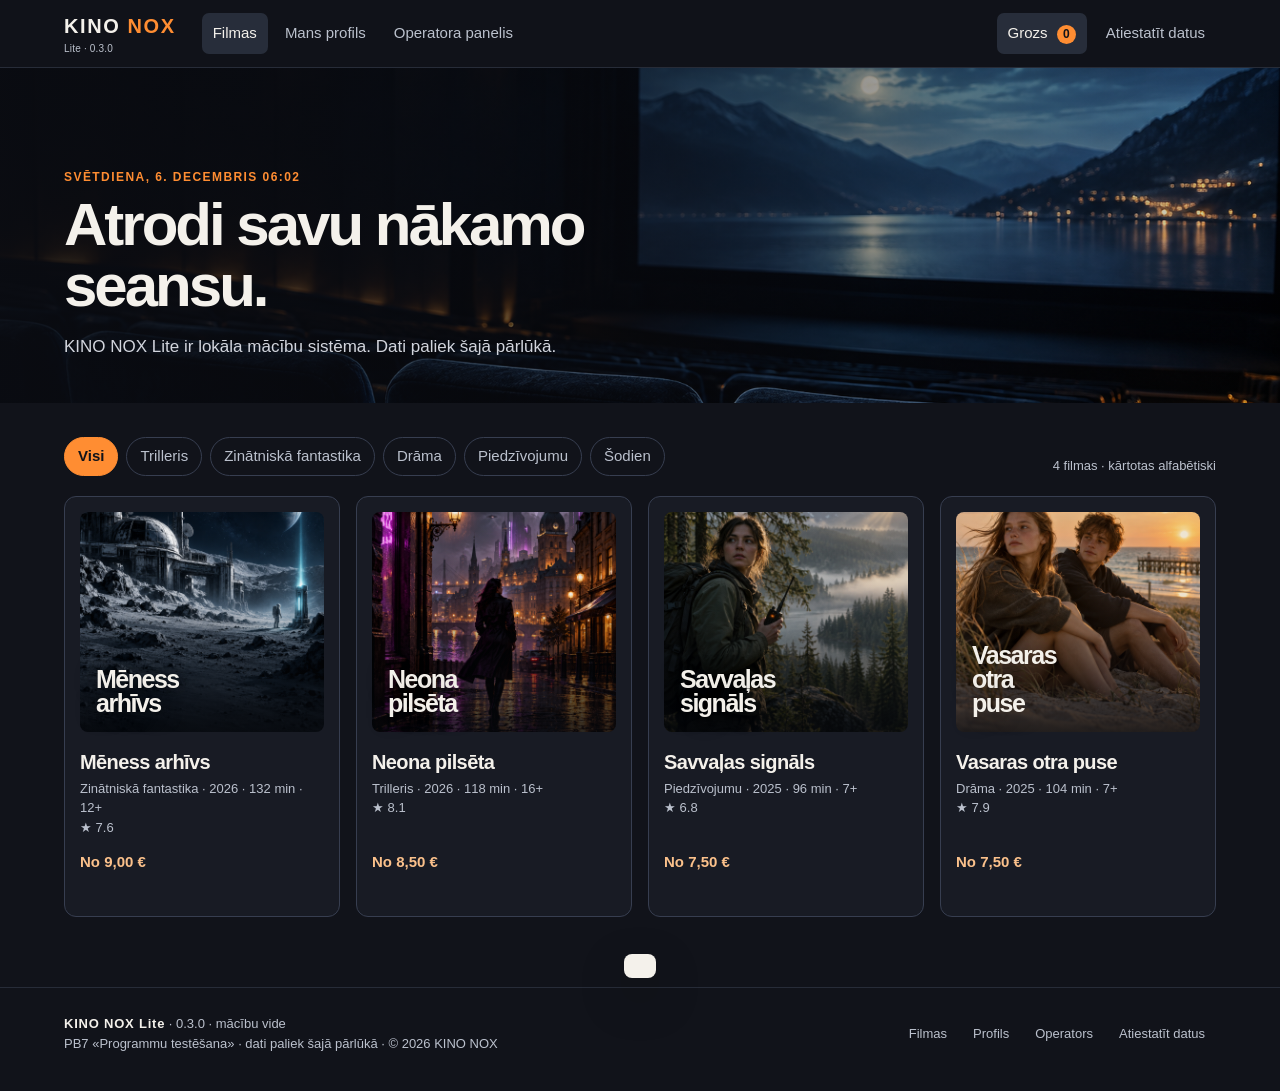
==== index.html @ 93ed1395 "KinoNox Lite 0.3.0: maksājuma forma (CVC netiek glabāts), tūlītējs maksājums, parole jaucējvērtībā -" ====
<!doctype html>
<html lang="lv">
<head>
  <meta charset="utf-8">
  <meta name="viewport" content="width=device-width, initial-scale=1">
  <meta name="color-scheme" content="dark">
  <meta name="description" content="KINO NOX Lite — mācību kinoteātra biļešu sistēma prasību analīzei un manuālajai testēšanai.">
  <title>KINO NOX Lite</title>
  <link rel="icon" href="data:image/svg+xml,%3Csvg xmlns='http://www.w3.org/2000/svg' viewBox='0 0 32 32'%3E%3Crect width='32' height='32' rx='7' fill='%2311131a'/%3E%3Cpath d='M8 10h4v12H8zM20 10h4v12h-4z' fill='%23ff8d32'/%3E%3Cpath d='M13 13l7 3-7 3z' fill='%23f4f1eb'/%3E%3C/svg%3E">
  <link rel="stylesheet" href="styles.css">
  <link rel="stylesheet" href="imagery.css">
</head>
<body>
  <a class="skip-link" href="#app">Pāriet uz saturu</a>
  <header class="topbar">
    <button class="brand" data-action="home" aria-label="KINO NOX sākumlapa">KINO <i>NOX</i><small>Lite · <span data-version>0.3.0</span></small></button>
    <nav aria-label="Galvenā navigācija">
      <button data-nav="catalog">Filmas</button>
      <button data-nav="profile">Mans profils</button>
      <button data-nav="admin">Operatora panelis</button>
    </nav>
    <div class="top-actions">
      <button class="icon-button" data-nav="cart" aria-label="Grozs">Grozs <span id="cart-count">0</span></button>
      <button class="subtle" data-action="reset">Atiestatīt datus</button>
    </div>
  </header>

  <main id="app" tabindex="-1"></main>

  <footer class="site-footer">
    <div>
      <strong>KINO NOX Lite</strong> · <span data-version>0.3.0</span> · mācību vide
      <br><span class="meta">PB7 «Programmu testēšana» · dati paliek šajā pārlūkā · © <span data-year>2026</span> KINO NOX</span>
    </div>
    <div class="footer-links">
      <button class="subtle" data-nav="catalog">Filmas</button>
      <button class="subtle" data-nav="profile">Profils</button>
      <button class="subtle" data-nav="admin">Operators</button>
      <button class="subtle" data-action="reset">Atiestatīt datus</button>
    </div>
  </footer>

  <div id="toast" role="status" aria-live="polite"></div>
  <script src="app.js"></script>
</body>
</html>
---- styles.css ----
:root{--ink:#11131a;--surface:#181b24;--surface-2:#222735;--line:#373e50;--text:#f4f1eb;--muted:#bbc1cd;--accent:#ff8d32;--accent-soft:#fbc18b;--good:#9ed7b0;--danger:#ffaaa1;--shadow:0 18px 48px rgba(0,0,0,.28)}*{box-sizing:border-box}body{margin:0;background:var(--ink);color:var(--text);font:15px/1.5 Inter,Segoe UI,Arial,sans-serif}.topbar{position:sticky;top:0;z-index:5;height:68px;display:flex;align-items:center;gap:26px;padding:0 5vw;background:rgba(17,19,26,.96);border-bottom:1px solid #272c38;backdrop-filter:blur(10px)}button,input,select,textarea{font:inherit}.brand{padding:0;border:0;background:none;color:var(--text);font-size:20px;font-weight:850;letter-spacing:.08em;cursor:pointer}.brand i{color:var(--accent);font-style:normal}.brand small{display:block;color:var(--muted);font-size:10px;font-weight:500;letter-spacing:.02em;text-align:left}nav{display:flex;gap:6px;flex:1}nav button,.subtle,.icon-button{border:0;background:transparent;color:var(--muted);padding:9px 11px;border-radius:7px;cursor:pointer}nav button:hover,nav button.active,.subtle:hover,.icon-button:hover{color:var(--text);background:#272d3a}.top-actions{display:flex;gap:8px;align-items:center}.icon-button{color:var(--text);background:#272d3a}.icon-button span{display:inline-grid;place-items:center;margin-left:5px;min-width:19px;height:19px;padding:0 5px;border-radius:99px;background:var(--accent);color:var(--ink);font-size:12px;font-weight:800}main{max-width:1380px;margin:0 auto;padding:42px 5vw 70px}.eyebrow{margin:0 0 8px;color:var(--accent);text-transform:uppercase;letter-spacing:.12em;font-size:12px;font-weight:750}.page-title{max-width:760px;margin:0;font-size:clamp(34px,5vw,60px);letter-spacing:-.05em;line-height:1.02}.lede{max-width:680px;color:var(--muted);font-size:17px}.utility-row{display:flex;align-items:end;justify-content:space-between;gap:24px;margin:34px 0 20px}.filters{display:flex;flex-wrap:wrap;gap:8px}.filters button{border:1px solid var(--line);border-radius:99px;padding:7px 13px;background:transparent;color:var(--muted);cursor:pointer}.filters button.active{border-color:var(--accent);background:var(--accent);color:var(--ink);font-weight:700}.movie-grid{display:grid;grid-template-columns:repeat(auto-fit,minmax(230px,1fr));gap:16px}.movie{min-height:362px;display:flex;flex-direction:column;padding:15px;border:1px solid var(--line);border-radius:12px;background:var(--surface);cursor:pointer;transition:transform .18s,border-color .18s,background .18s}.movie:hover{transform:translateY(-4px);border-color:var(--accent);background:#1c202b}.poster{min-height:220px;display:flex;align-items:end;padding:16px;border-radius:8px;background:var(--poster);font-size:25px;font-weight:850;letter-spacing:-.06em;line-height:.95;text-shadow:0 2px 20px rgba(0,0,0,.5)}.movie h2{margin:15px 0 2px;font-size:20px;letter-spacing:-.03em}.meta{color:var(--muted);font-size:13px}.movie .price{margin-top:auto;padding-top:14px;color:var(--accent-soft);font-weight:700}.detail-layout,.booking-layout,.profile-layout,.admin-layout{display:grid;grid-template-columns:minmax(0,1.25fr) minmax(300px,.75fr);gap:28px}.detail-poster{min-height:390px;padding:28px;border-radius:14px;background:var(--poster);display:flex;align-items:end;font-size:50px;font-weight:850;letter-spacing:-.07em;line-height:.87}.detail-copy h1{font-size:44px;letter-spacing:-.05em;line-height:1;margin:.15em 0}.detail-copy p{max-width:680px;color:var(--muted);font-size:16px}.facts{display:flex;flex-wrap:wrap;gap:8px;margin:22px 0}.facts span,.tag{border:1px solid var(--line);border-radius:99px;padding:5px 10px;color:var(--muted);font-size:13px}.panel{padding:22px;border:1px solid var(--line);border-radius:12px;background:var(--surface)}.panel h2,.panel h3{margin:0 0 12px;letter-spacing:-.03em}.showtime{display:flex;justify-content:space-between;align-items:center;gap:12px;padding:13px 0;border-top:1px solid var(--line)}.showtime:first-of-type{border-top:0}.showtime strong{font-size:17px}.button{border:0;border-radius:8px;padding:10px 15px;background:var(--accent);color:var(--ink);font-weight:800;cursor:pointer}.button:hover{filter:brightness(1.08)}.button.secondary{background:#303747;color:var(--text)}.button.danger{background:transparent;color:var(--danger);border:1px solid #a95754}.screen{margin:24px auto;color:#20232d;background:#e9e6de;text-align:center;border-radius:3px;padding:7px;letter-spacing:.18em;font-size:11px}.seat-map{display:grid;gap:9px;justify-content:start}.seat-row{display:grid;grid-template-columns:25px repeat(var(--seats),34px);gap:7px;align-items:center}.row-label{color:var(--muted);font-size:12px;text-align:right}.seat{height:34px;border:0;border-radius:5px;background:#8bc9a1;color:#17251e;font-weight:800;cursor:pointer}.seat:hover{filter:brightness(1.1)}.seat.taken{background:#535b6a;color:#aab0ba;cursor:not-allowed}.seat.selected{background:var(--accent);color:var(--ink)}.legend{display:flex;gap:15px;flex-wrap:wrap;color:var(--muted);font-size:13px;margin-top:16px}.legend i{display:inline-block;width:11px;height:11px;border-radius:3px;margin-right:5px;background:#8bc9a1}.legend .taken{background:#535b6a}.legend .selected{background:var(--accent)}.summary-row{display:flex;justify-content:space-between;gap:12px;padding:10px 0;border-bottom:1px solid var(--line)}.summary-row.total{font-size:20px;font-weight:800;border-bottom:0}.form-grid{display:grid;gap:12px}.form-grid label{display:grid;gap:6px;color:var(--muted);font-size:13px}.form-grid input,.form-grid select,.form-grid textarea{width:100%;padding:10px 11px;border:1px solid var(--line);border-radius:7px;background:#10131b;color:var(--text)}.form-grid textarea{min-height:92px;resize:vertical}.form-actions{display:flex;gap:8px;flex-wrap:wrap;margin-top:16px}.notice{margin:14px 0;padding:11px 13px;border-left:3px solid var(--accent);background:#2a261f;color:#eadccf}.notice.success{border-color:var(--good);background:#1e3026;color:#d3ead9}.notice.error{border-color:var(--danger);background:#332121;color:#f1c7c4}.empty{padding:40px 0;color:var(--muted);text-align:center}.ticket{position:relative;overflow:hidden;background:#f5f0e7;color:#17191f;border-radius:14px;padding:30px}.ticket:after{content:"";position:absolute;left:0;right:0;top:114px;border-top:2px dashed #b7afa3}.ticket h2{font-size:34px;letter-spacing:-.05em;margin:5px 0 28px}.ticket-grid{display:grid;grid-template-columns:1fr auto;gap:24px;align-items:end}.qr{display:grid;grid-template-columns:repeat(8,7px);gap:2px;padding:8px;background:white}.qr b{display:block;width:7px;height:7px;background:#16181d}.qr b.off{background:white}.admin-list{display:grid;gap:8px;margin:14px 0}.admin-row{display:flex;justify-content:space-between;gap:14px;align-items:center;padding:11px 0;border-bottom:1px solid var(--line)}.admin-row:last-child{border-bottom:0}.split{display:grid;grid-template-columns:1fr 1fr;gap:20px}.hidden{display:none!important}#toast{position:fixed;bottom:22px;left:50%;transform:translateX(-50%) translateY(100px);z-index:9;max-width:min(92vw,500px);padding:12px 16px;border-radius:8px;background:#f4f1eb;color:#1a1c23;font-weight:700;box-shadow:var(--shadow);transition:transform .22s}#toast.show{transform:translateX(-50%) translateY(0)}@media(max-width:860px){.topbar{height:auto;flex-wrap:wrap;gap:10px;padding:10px 18px}.topbar nav{order:3;width:100%;display:flex;gap:4px;overflow-x:auto;padding-bottom:4px}.topbar nav button{white-space:nowrap}.seat-map{overflow-x:auto;padding-bottom:6px}.site-footer{flex-direction:column;align-items:flex-start}.detail-layout,.booking-layout,.profile-layout,.admin-layout{grid-template-columns:1fr}.page-title{font-size:40px}.split{grid-template-columns:1fr}.detail-poster{min-height:280px}.utility-row{align-items:start;flex-direction:column}.seat-row{grid-template-columns:22px repeat(var(--seats),28px);gap:5px}.seat{height:28px}.ticket-grid{grid-template-columns:1fr}.top-actions{margin-left:auto}}.timer{color:var(--accent-soft);font-weight:800;font-variant-numeric:tabular-nums}

/* --- produkta slānis: kājene, pieejamība, modālie logi, soļu josla --- */
.skip-link{position:absolute;left:-9999px;top:0;z-index:20;padding:10px 14px;border-radius:0 0 8px 0;background:var(--accent);color:var(--ink);font-weight:800}
.skip-link:focus{left:0}
:focus-visible{outline:2px solid var(--accent);outline-offset:2px;border-radius:6px}
.site-footer{display:flex;justify-content:space-between;align-items:center;gap:18px;flex-wrap:wrap;max-width:1380px;margin:0 auto;padding:26px 5vw 38px;border-top:1px solid #272c38;color:var(--muted);font-size:13px}
.site-footer strong{color:var(--text);letter-spacing:.06em}
.footer-links{display:flex;gap:4px;flex-wrap:wrap}
.steps{display:flex;gap:8px;flex-wrap:wrap;margin:0 0 18px;padding:0;list-style:none}
.steps li{display:flex;align-items:center;gap:7px;padding:6px 12px;border:1px solid var(--line);border-radius:99px;color:var(--muted);font-size:13px}
.steps li.done{border-color:#3c5a48;color:var(--good)}
.steps li.current{border-color:var(--accent);background:#2a2013;color:var(--text);font-weight:700}
.steps b{display:grid;place-items:center;width:19px;height:19px;border-radius:50%;background:#2f3646;color:var(--text);font-size:11px}
.steps li.current b{background:var(--accent);color:var(--ink)}
.modal-backdrop{position:fixed;inset:0;z-index:12;display:grid;place-items:center;padding:20px;background:rgba(9,10,14,.72);backdrop-filter:blur(3px)}
.modal{width:min(560px,100%);padding:24px;border:1px solid var(--line);border-radius:14px;background:var(--surface);box-shadow:var(--shadow)}
.modal h2{margin:0 0 8px;letter-spacing:-.03em}
.trailer-frame{display:grid;place-items:center;min-height:210px;margin:16px 0;border:1px dashed var(--line);border-radius:10px;background:#10131b;color:var(--muted);text-align:center}
.empty-state{padding:48px 24px;border:1px dashed var(--line);border-radius:12px;background:var(--surface);text-align:center;color:var(--muted)}
@media print{.topbar,.site-footer,.form-actions,.steps,#toast{display:none!important}.ticket{border:0}main{padding:0}}
.card-cta{margin-top:8px;color:var(--accent);font-size:13px;font-weight:700;opacity:0;transition:opacity .18s}
.movie:hover .card-cta,.movie:focus-visible .card-cta{opacity:1}
@media(hover:none){.card-cta{opacity:1}}
---- imagery.css ----
.catalog-hero {
  min-height: 335px;
  display: flex;
  align-items: end;
  margin: -42px -5vw 34px;
  padding: 44px 5vw;
  background: linear-gradient(90deg, rgba(10,12,18,.93), rgba(10,12,18,.62) 45%, rgba(10,12,18,.12)), url('assets/cinema-hero.png') center / cover;
}
.catalog-hero .page-title { max-width: 620px; }
.catalog-hero .lede { margin-bottom: 0; color: #d2d5dd; }
.poster, .detail-poster {
  background-image: linear-gradient(0deg, rgba(5,7,11,.84), rgba(5,7,11,.04) 60%), var(--poster);
  background-position: center;
  background-size: cover;
}
@media (max-width: 860px) {
  .catalog-hero { min-height: 290px; margin: -42px -5vw 28px; padding: 34px 5vw; background-position: 60% center; }
}
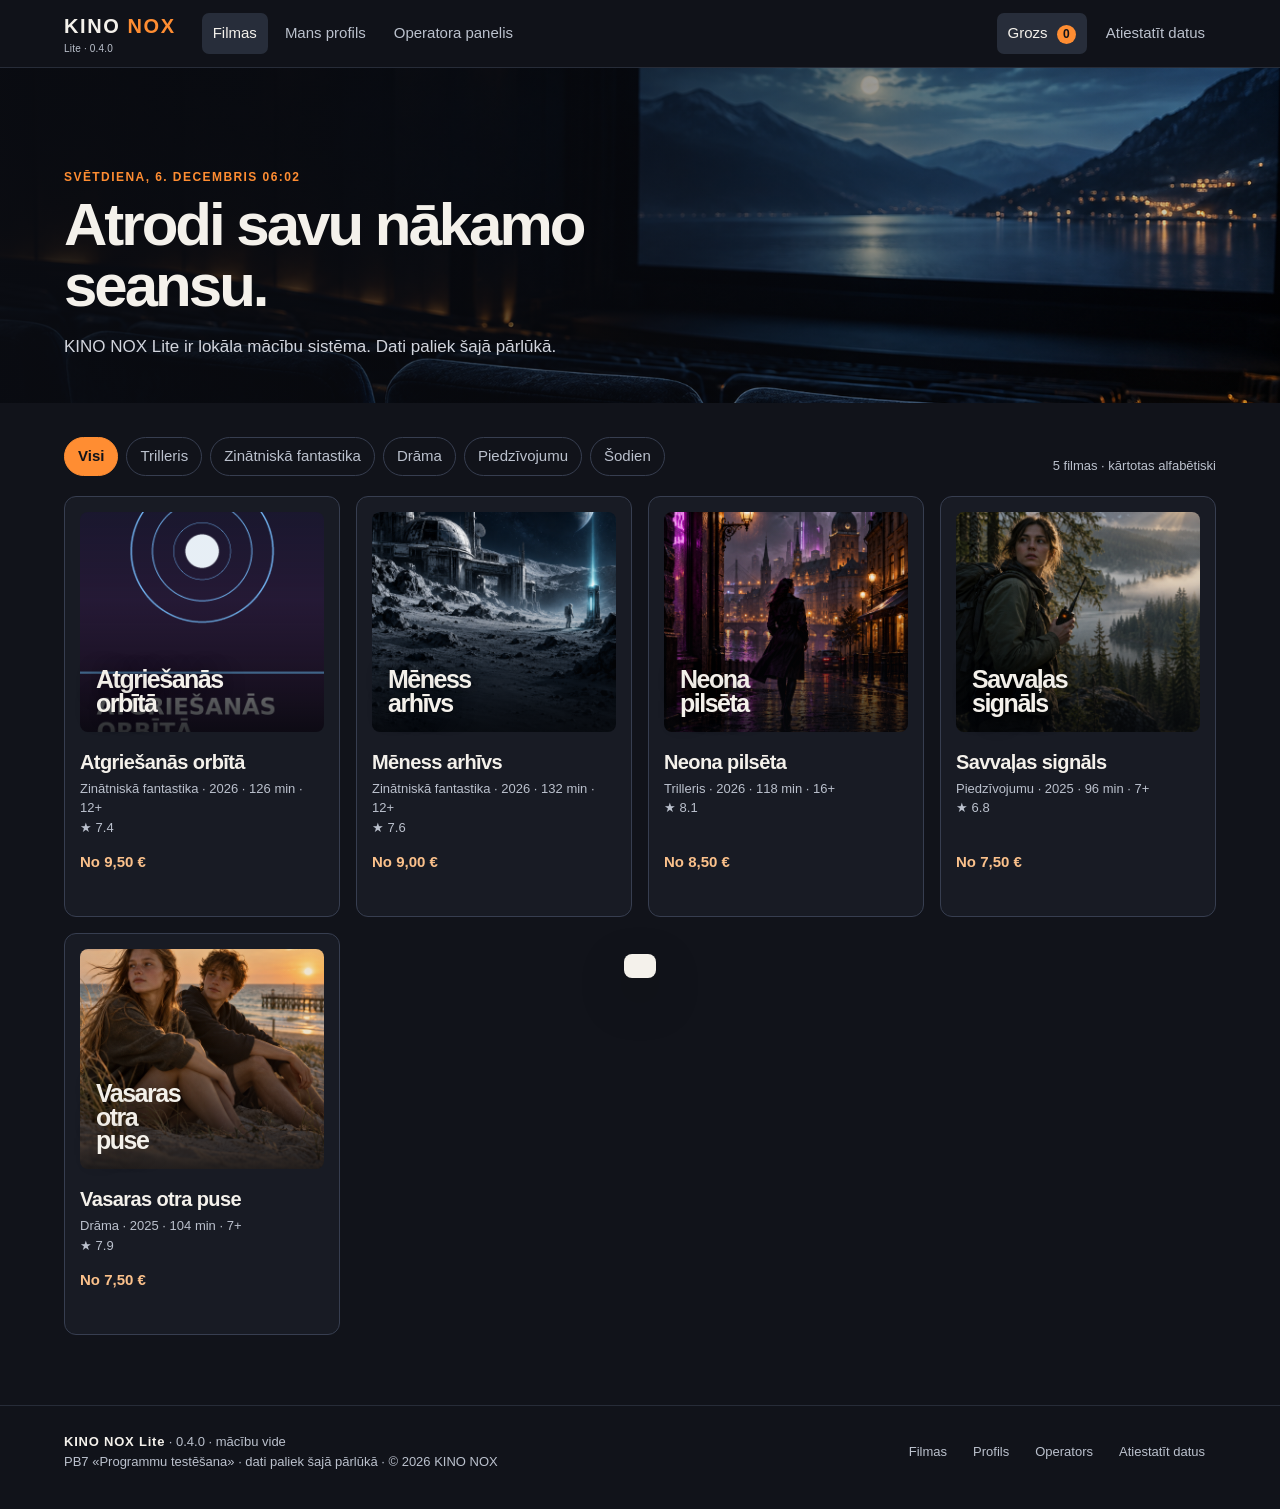
==== commit 64bb68ca: "KinoNox Lite 0.4.0: astoņas kanona prasības, kas traucēja testēšanu Papildinājumi pēc klases kartīšu" ====
--- a/index.html
+++ b/index.html
@@ -13,7 +13,7 @@
 <body>
   <a class="skip-link" href="#app">Pāriet uz saturu</a>
   <header class="topbar">
-    <button class="brand" data-action="home" aria-label="KINO NOX sākumlapa">KINO <i>NOX</i><small>Lite · <span data-version>0.3.0</span></small></button>
+    <button class="brand" data-action="home" aria-label="KINO NOX sākumlapa">KINO <i>NOX</i><small>Lite · <span data-version>0.4.0</span></small></button>
     <nav aria-label="Galvenā navigācija">
       <button data-nav="catalog">Filmas</button>
       <button data-nav="profile">Mans profils</button>
@@ -29,7 +29,7 @@
 
   <footer class="site-footer">
     <div>
-      <strong>KINO NOX Lite</strong> · <span data-version>0.3.0</span> · mācību vide
+      <strong>KINO NOX Lite</strong> · <span data-version>0.4.0</span> · mācību vide
       <br><span class="meta">PB7 «Programmu testēšana» · dati paliek šajā pārlūkā · © <span data-year>2026</span> KINO NOX</span>
     </div>
     <div class="footer-links">
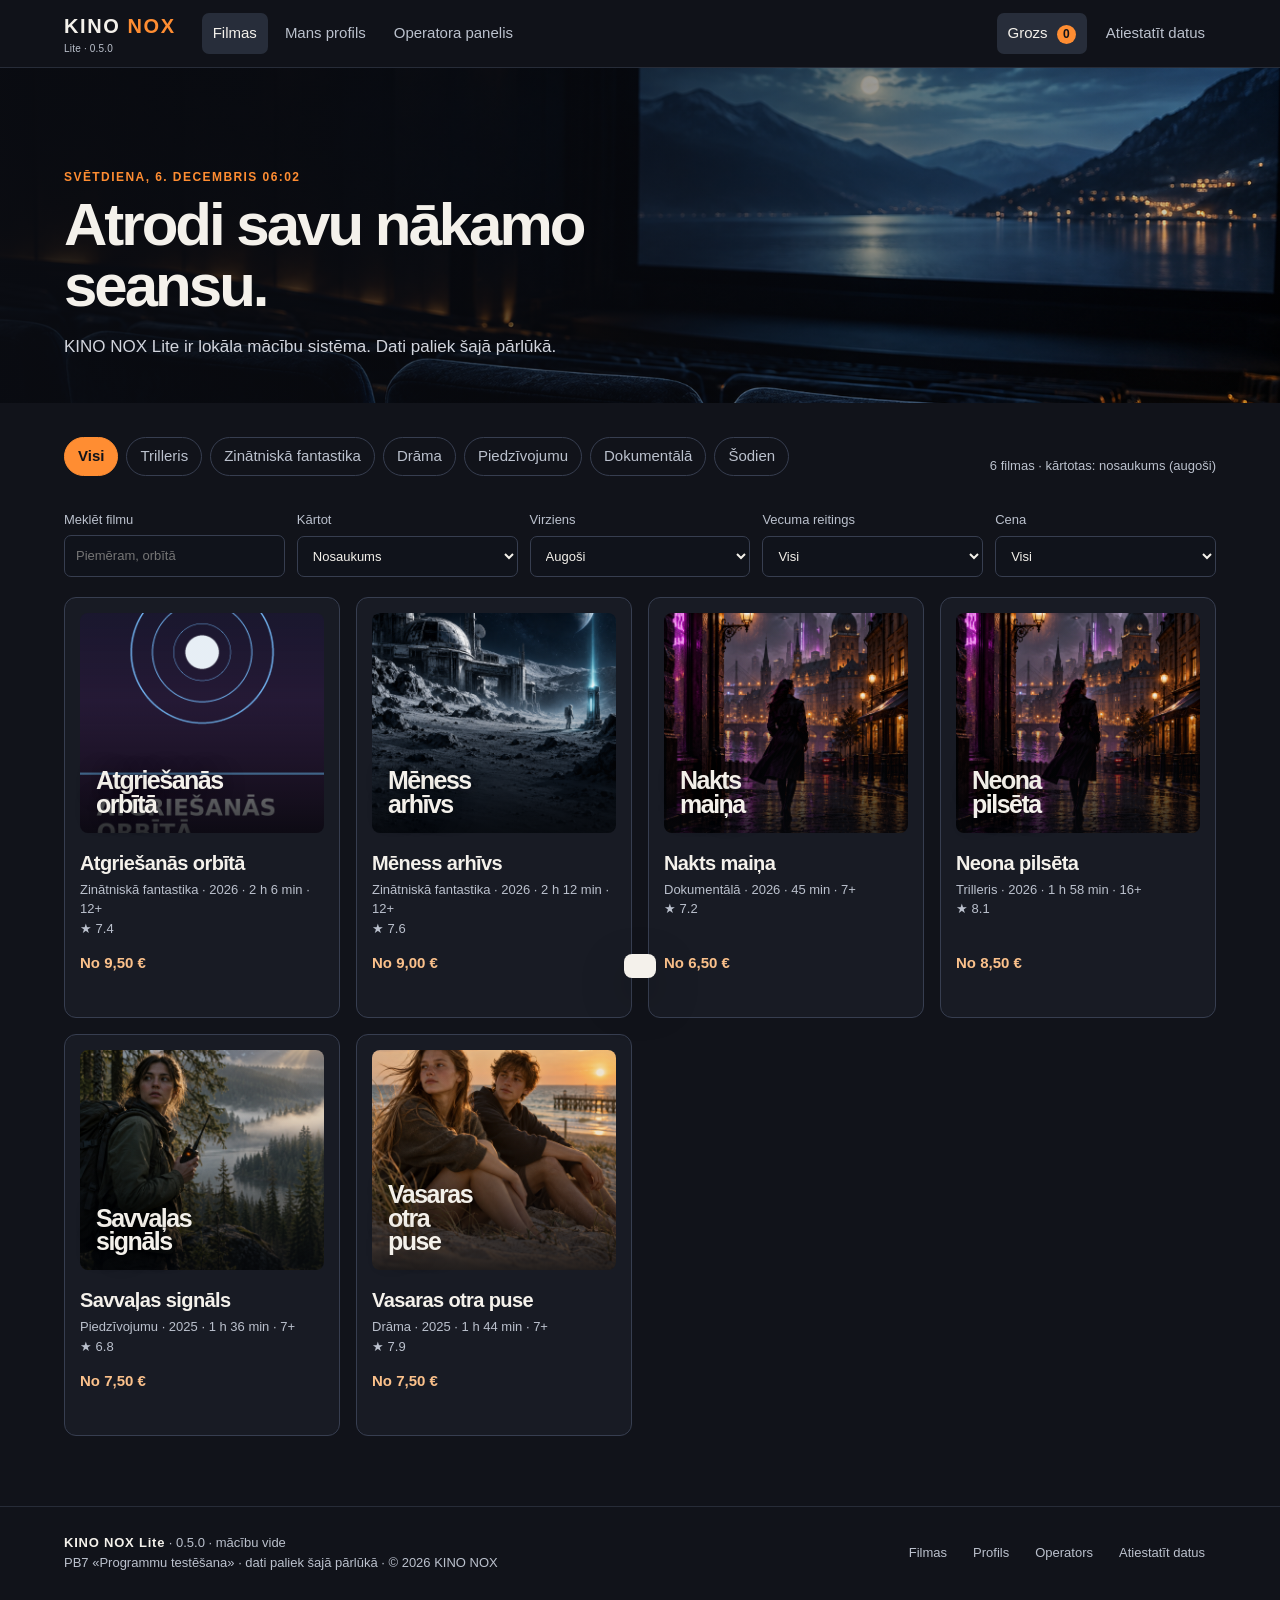
==== commit d4356f30: "KinoNox Lite 0.5.0: desmit prasības ar parametriem (US-16.01…16.07, 16.14, 16.15, 16.18)" ====
--- a/index.html
+++ b/index.html
@@ -13,7 +13,7 @@
 <body>
   <a class="skip-link" href="#app">Pāriet uz saturu</a>
   <header class="topbar">
-    <button class="brand" data-action="home" aria-label="KINO NOX sākumlapa">KINO <i>NOX</i><small>Lite · <span data-version>0.4.0</span></small></button>
+    <button class="brand" data-action="home" aria-label="KINO NOX sākumlapa">KINO <i>NOX</i><small>Lite · <span data-version>0.5.0</span></small></button>
     <nav aria-label="Galvenā navigācija">
       <button data-nav="catalog">Filmas</button>
       <button data-nav="profile">Mans profils</button>
@@ -29,7 +29,7 @@
 
   <footer class="site-footer">
     <div>
-      <strong>KINO NOX Lite</strong> · <span data-version>0.4.0</span> · mācību vide
+      <strong>KINO NOX Lite</strong> · <span data-version>0.5.0</span> · mācību vide
       <br><span class="meta">PB7 «Programmu testēšana» · dati paliek šajā pārlūkā · © <span data-year>2026</span> KINO NOX</span>
     </div>
     <div class="footer-links">
--- a/styles.css
+++ b/styles.css
@@ -22,3 +22,9 @@
 .card-cta{margin-top:8px;color:var(--accent);font-size:13px;font-weight:700;opacity:0;transition:opacity .18s}
 .movie:hover .card-cta,.movie:focus-visible .card-cta{opacity:1}
 @media(hover:none){.card-cta{opacity:1}}
+
+/* --- US-16.07: invalīdu vietas --- */
+.seat.wheel{border:2px dashed #6fa8dc;background:#a9d3f0;color:#12283a}
+.seat.wheel.selected{background:var(--accent);border-color:var(--ink)}
+.legend .wheel{background:#a9d3f0;border:1px dashed #6fa8dc}
+.seat.wheel.taken{background:#535b6a;border-color:#535b6a;color:#aab0ba}
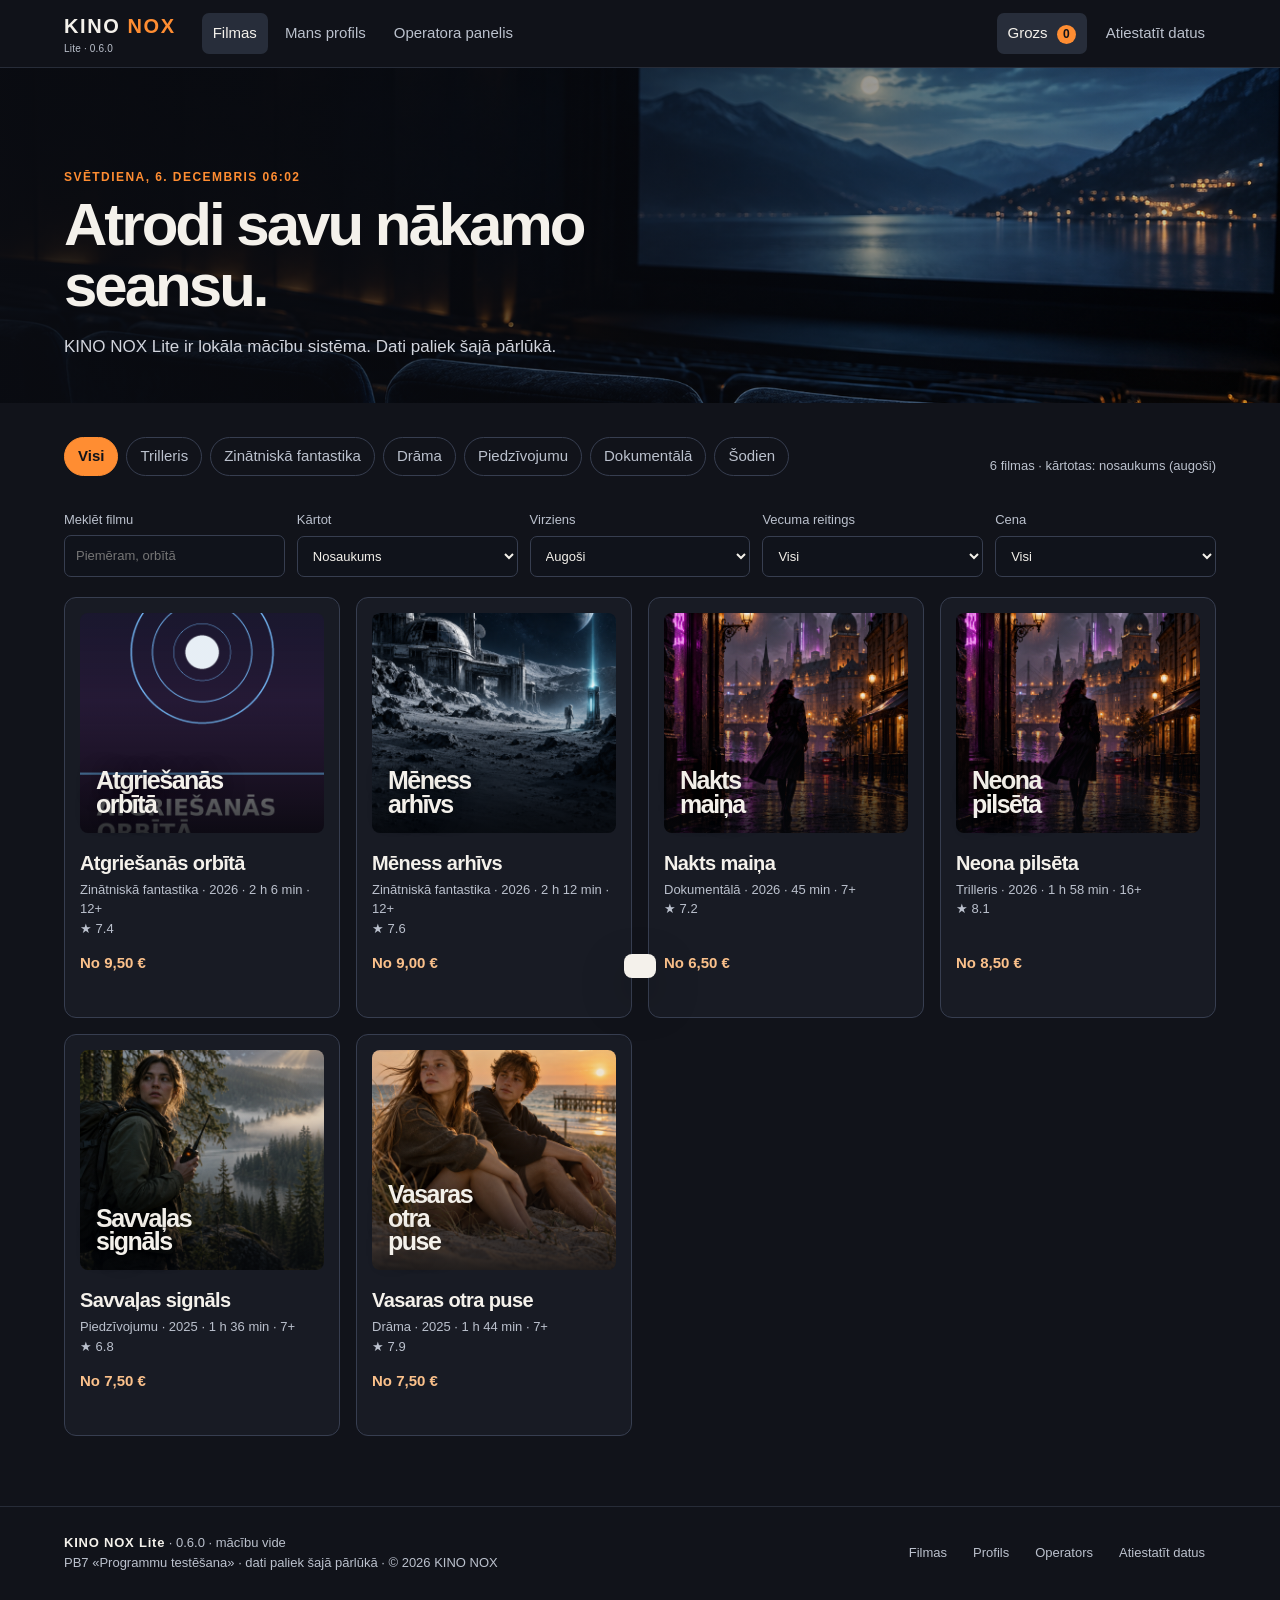
==== commit 40ac6fc4: "KinoNox Lite 0.6.0: seši klases defekti izlaboti (BUG-11..BUG-16)" ====
--- a/index.html
+++ b/index.html
@@ -13,7 +13,7 @@
 <body>
   <a class="skip-link" href="#app">Pāriet uz saturu</a>
   <header class="topbar">
-    <button class="brand" data-action="home" aria-label="KINO NOX sākumlapa">KINO <i>NOX</i><small>Lite · <span data-version>0.5.0</span></small></button>
+    <button class="brand" data-action="home" aria-label="KINO NOX sākumlapa">KINO <i>NOX</i><small>Lite · <span data-version>0.6.0</span></small></button>
     <nav aria-label="Galvenā navigācija">
       <button data-nav="catalog">Filmas</button>
       <button data-nav="profile">Mans profils</button>
@@ -29,7 +29,7 @@
 
   <footer class="site-footer">
     <div>
-      <strong>KINO NOX Lite</strong> · <span data-version>0.5.0</span> · mācību vide
+      <strong>KINO NOX Lite</strong> · <span data-version>0.6.0</span> · mācību vide
       <br><span class="meta">PB7 «Programmu testēšana» · dati paliek šajā pārlūkā · © <span data-year>2026</span> KINO NOX</span>
     </div>
     <div class="footer-links">
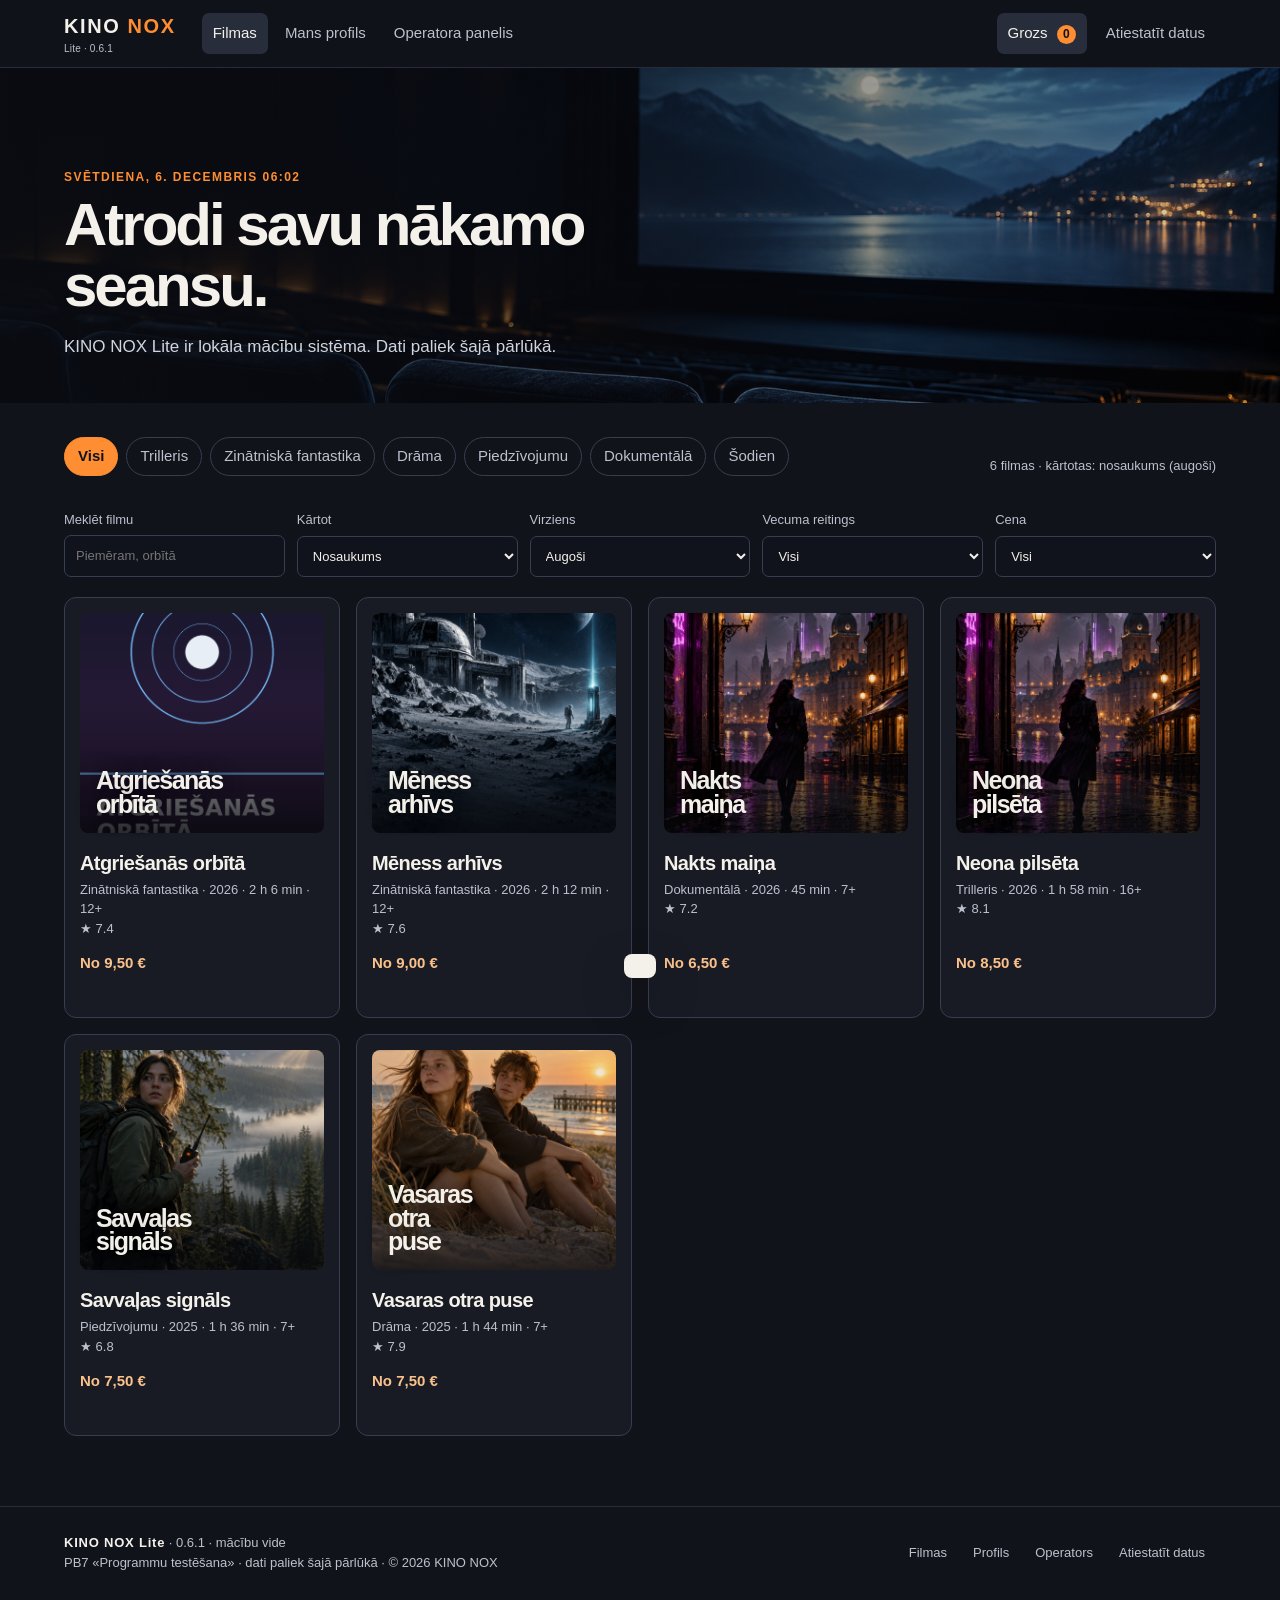
==== commit c1b83f8e: "KinoNox Lite 0.6.1: legendā nosauktas ratiņkrēsla vietas (BUG-59)" ====
--- a/index.html
+++ b/index.html
@@ -13,7 +13,7 @@
 <body>
   <a class="skip-link" href="#app">Pāriet uz saturu</a>
   <header class="topbar">
-    <button class="brand" data-action="home" aria-label="KINO NOX sākumlapa">KINO <i>NOX</i><small>Lite · <span data-version>0.6.0</span></small></button>
+    <button class="brand" data-action="home" aria-label="KINO NOX sākumlapa">KINO <i>NOX</i><small>Lite · <span data-version>0.6.1</span></small></button>
     <nav aria-label="Galvenā navigācija">
       <button data-nav="catalog">Filmas</button>
       <button data-nav="profile">Mans profils</button>
@@ -29,7 +29,7 @@
 
   <footer class="site-footer">
     <div>
-      <strong>KINO NOX Lite</strong> · <span data-version>0.6.0</span> · mācību vide
+      <strong>KINO NOX Lite</strong> · <span data-version>0.6.1</span> · mācību vide
       <br><span class="meta">PB7 «Programmu testēšana» · dati paliek šajā pārlūkā · © <span data-year>2026</span> KINO NOX</span>
     </div>
     <div class="footer-links">
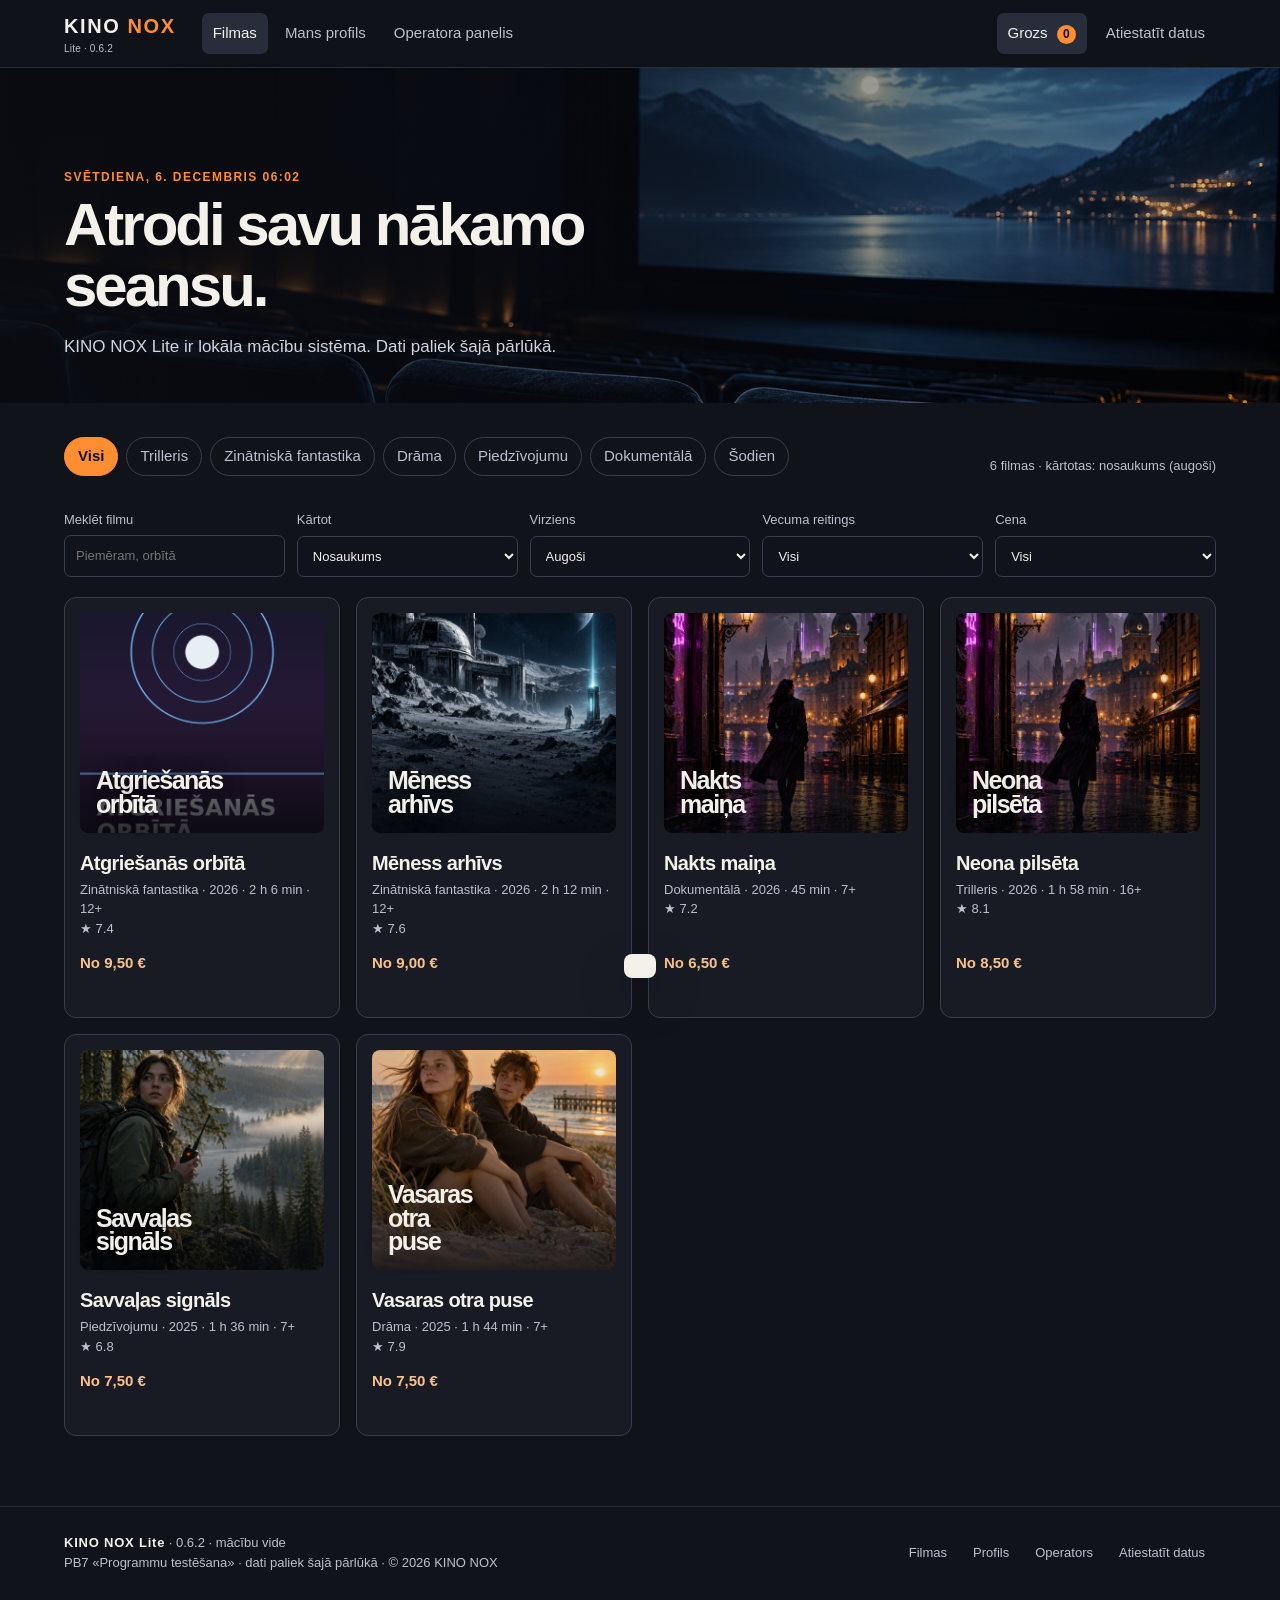
==== commit 5dab259e: "KinoNox Lite 0.6.2: rezervācijas taimeris darbojas arī grozā un maksājuma lapā (BUG-17)" ====
--- a/index.html
+++ b/index.html
@@ -13,7 +13,7 @@
 <body>
   <a class="skip-link" href="#app">Pāriet uz saturu</a>
   <header class="topbar">
-    <button class="brand" data-action="home" aria-label="KINO NOX sākumlapa">KINO <i>NOX</i><small>Lite · <span data-version>0.6.1</span></small></button>
+    <button class="brand" data-action="home" aria-label="KINO NOX sākumlapa">KINO <i>NOX</i><small>Lite · <span data-version>0.6.2</span></small></button>
     <nav aria-label="Galvenā navigācija">
       <button data-nav="catalog">Filmas</button>
       <button data-nav="profile">Mans profils</button>
@@ -29,7 +29,7 @@
 
   <footer class="site-footer">
     <div>
-      <strong>KINO NOX Lite</strong> · <span data-version>0.6.1</span> · mācību vide
+      <strong>KINO NOX Lite</strong> · <span data-version>0.6.2</span> · mācību vide
       <br><span class="meta">PB7 «Programmu testēšana» · dati paliek šajā pārlūkā · © <span data-year>2026</span> KINO NOX</span>
     </div>
     <div class="footer-links">
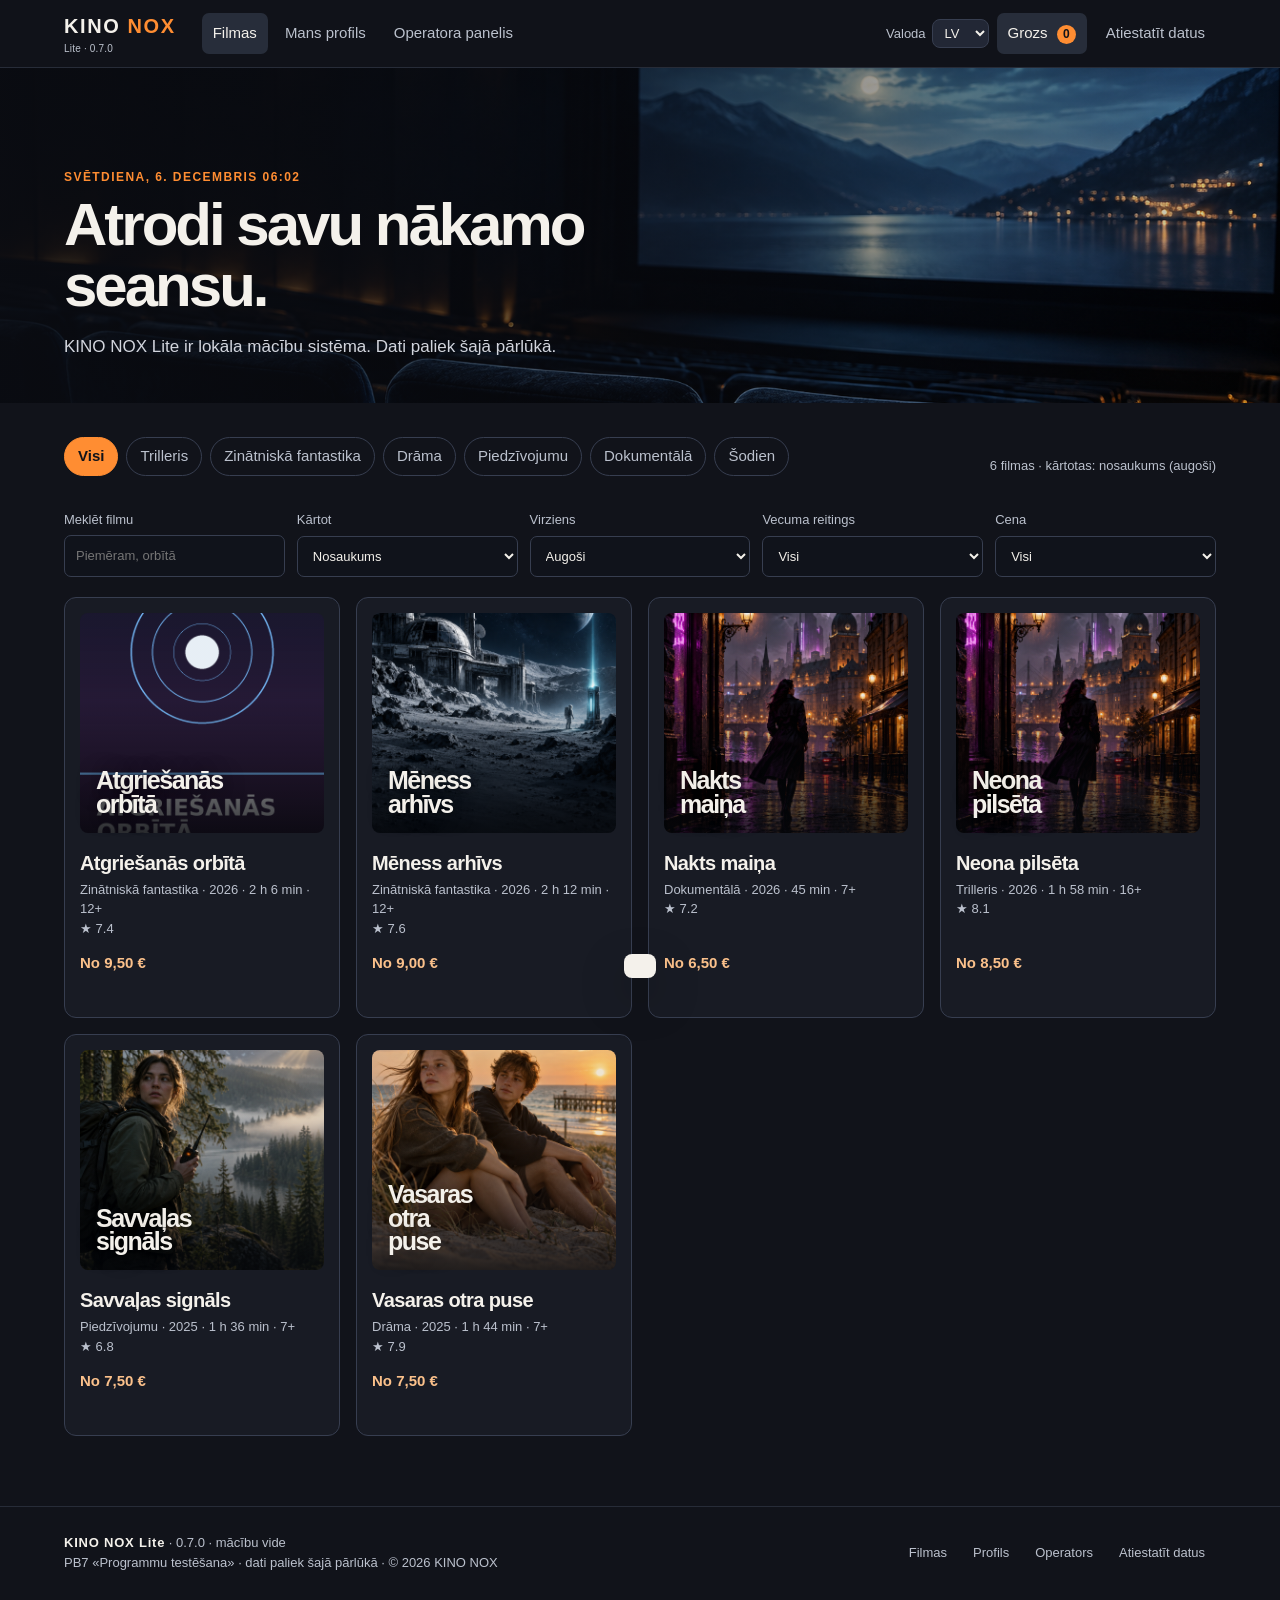
==== commit 0fae0519: "KinoNox Lite 0.7.0: saskarnes valodas maiņa LV/RU/EN (US-15.01, US-15.02)" ====
--- a/index.html
+++ b/index.html
@@ -13,13 +13,20 @@
 <body>
   <a class="skip-link" href="#app">Pāriet uz saturu</a>
   <header class="topbar">
-    <button class="brand" data-action="home" aria-label="KINO NOX sākumlapa">KINO <i>NOX</i><small>Lite · <span data-version>0.6.2</span></small></button>
+    <button class="brand" data-action="home" aria-label="KINO NOX sākumlapa">KINO <i>NOX</i><small>Lite · <span data-version>0.7.0</span></small></button>
     <nav aria-label="Galvenā navigācija">
       <button data-nav="catalog">Filmas</button>
       <button data-nav="profile">Mans profils</button>
       <button data-nav="admin">Operatora panelis</button>
     </nav>
     <div class="top-actions">
+      <label class="lang-switch">Valoda
+        <select id="lang" aria-label="Saskarnes valoda">
+          <option value="lv">LV</option>
+          <option value="ru">RU</option>
+          <option value="en">EN</option>
+        </select>
+      </label>
       <button class="icon-button" data-nav="cart" aria-label="Grozs">Grozs <span id="cart-count">0</span></button>
       <button class="subtle" data-action="reset">Atiestatīt datus</button>
     </div>
@@ -29,7 +36,7 @@
 
   <footer class="site-footer">
     <div>
-      <strong>KINO NOX Lite</strong> · <span data-version>0.6.2</span> · mācību vide
+      <strong>KINO NOX Lite</strong> · <span data-version>0.7.0</span> · mācību vide
       <br><span class="meta">PB7 «Programmu testēšana» · dati paliek šajā pārlūkā · © <span data-year>2026</span> KINO NOX</span>
     </div>
     <div class="footer-links">
--- a/styles.css
+++ b/styles.css
@@ -28,3 +28,8 @@
 .seat.wheel.selected{background:var(--accent);border-color:var(--ink)}
 .legend .wheel{background:#a9d3f0;border:1px dashed #6fa8dc}
 .seat.wheel.taken{background:#535b6a;border-color:#535b6a;color:#aab0ba}
+
+/* --- US-15.01: valodas pārslēgs galvenē --- */
+.lang-switch{display:inline-flex;align-items:center;gap:6px;color:var(--muted);font-size:13px}
+.lang-switch select{background:var(--surface-2);color:var(--text);border:1px solid var(--line);border-radius:8px;padding:5px 8px;font:inherit}
+@media(max-width:860px){.lang-switch{font-size:12px}.lang-switch select{padding:4px 6px}}
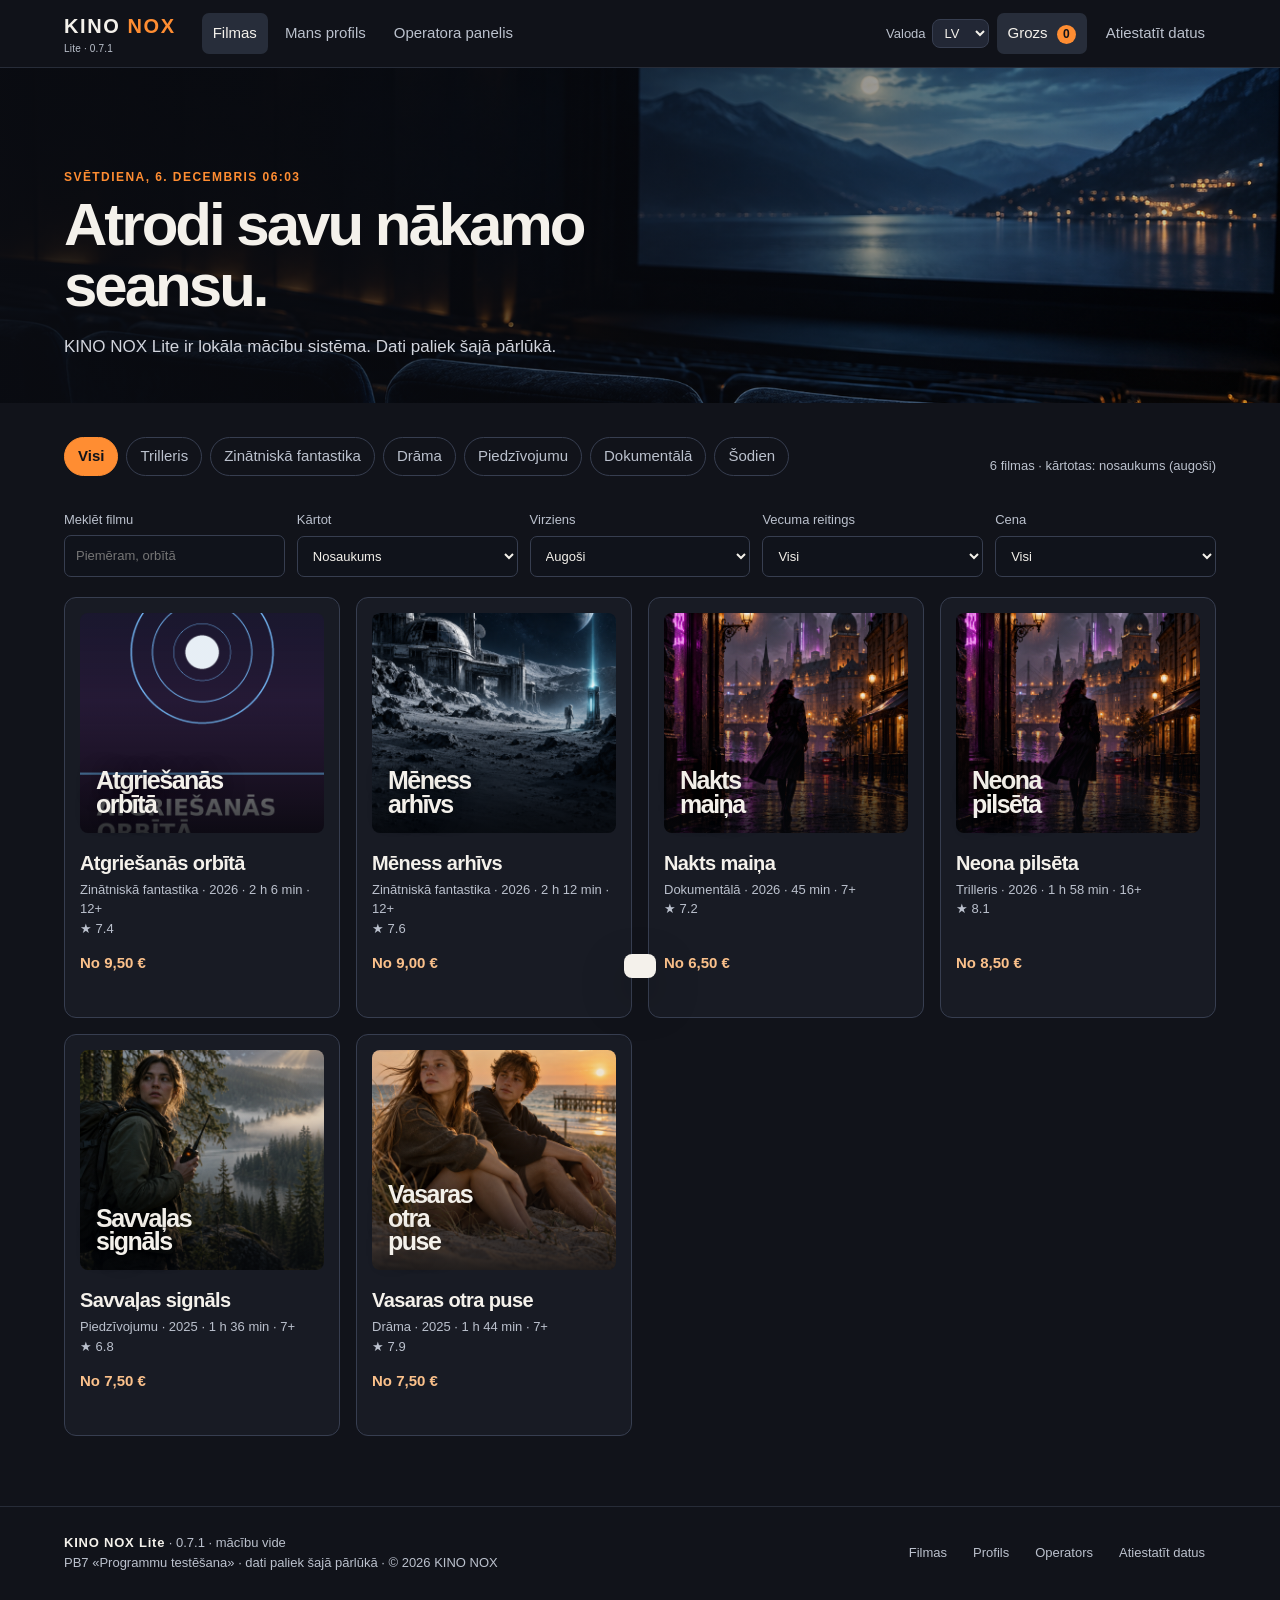
==== commit da1121ea: "KinoNox Lite 0.7.1: atgrieztie klases defekti (BUG-11 zales forma, BUG-12/13 paziojums, BUG-59 ♿ vie" ====
--- a/index.html
+++ b/index.html
@@ -13,7 +13,7 @@
 <body>
   <a class="skip-link" href="#app">Pāriet uz saturu</a>
   <header class="topbar">
-    <button class="brand" data-action="home" aria-label="KINO NOX sākumlapa">KINO <i>NOX</i><small>Lite · <span data-version>0.7.0</span></small></button>
+    <button class="brand" data-action="home" aria-label="KINO NOX sākumlapa">KINO <i>NOX</i><small>Lite · <span data-version>0.7.1</span></small></button>
     <nav aria-label="Galvenā navigācija">
       <button data-nav="catalog">Filmas</button>
       <button data-nav="profile">Mans profils</button>
@@ -36,7 +36,7 @@
 
   <footer class="site-footer">
     <div>
-      <strong>KINO NOX Lite</strong> · <span data-version>0.7.0</span> · mācību vide
+      <strong>KINO NOX Lite</strong> · <span data-version>0.7.1</span> · mācību vide
       <br><span class="meta">PB7 «Programmu testēšana» · dati paliek šajā pārlūkā · © <span data-year>2026</span> KINO NOX</span>
     </div>
     <div class="footer-links">
